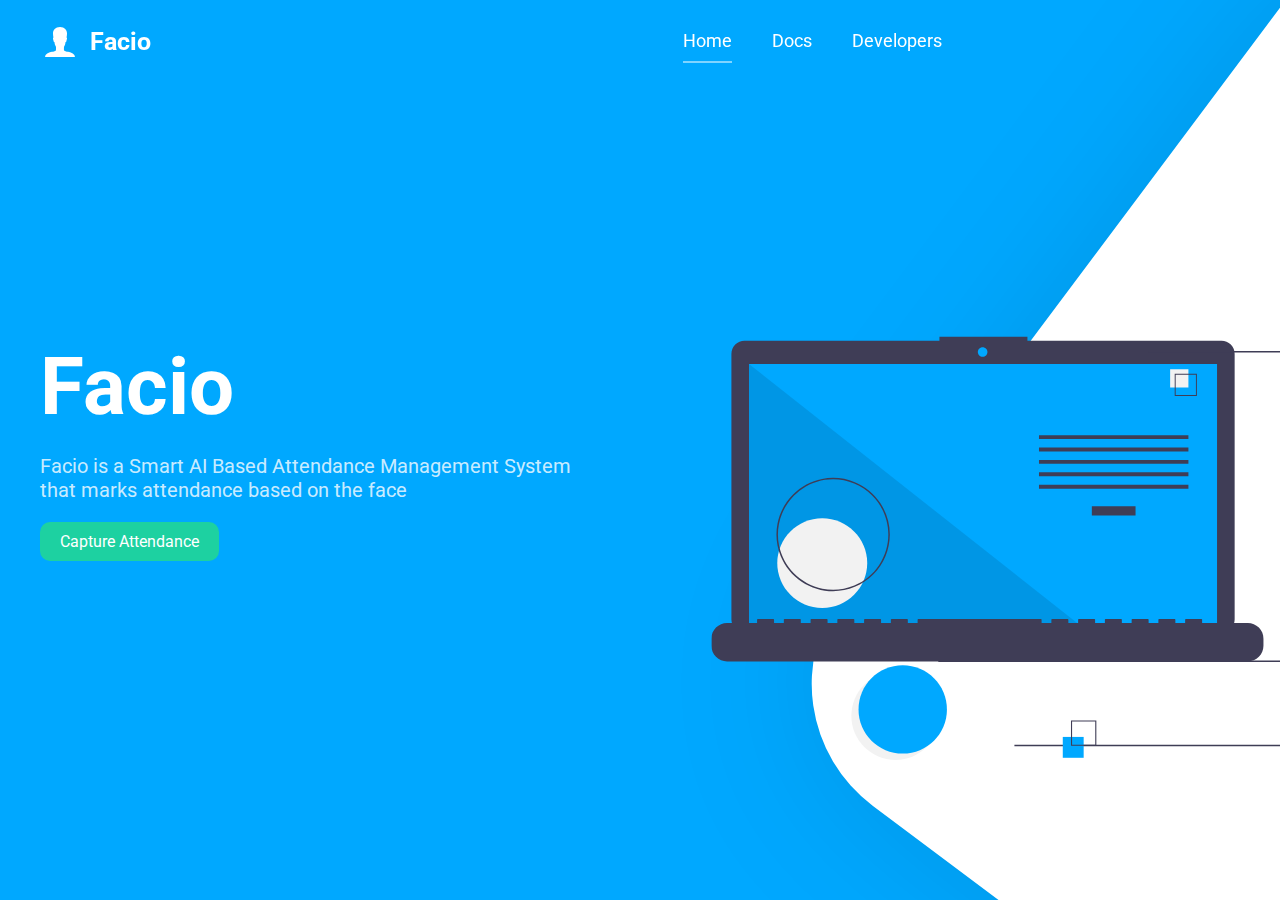
==== index.html @ d3ec6960 "added header" ====
<!DOCTYPE html>
<html lang="en">

<head>
  <meta charset="UTF-8">
  <meta name="viewport" content="width=device-width, initial-scale=1.0">
  <meta http-equiv="X-UA-Compatible" content="ie=edge">
  <link rel="stylesheet" href="./styles/common.css">
  <link rel="stylesheet" href="./styles/index.css">
  <title>Facio</title>
</head>

<body>
  <nav>
    <div class="logo-container">
      <a href="#"><img src="./images/logo.svg" alt="logo"><p>Facio</p>
      </a>
    </div>
    <div class="menu-container">
        <a href="#" class="active">Home</a>
        <a href="#">Docs</a>
        <a href="#">Developers</a>
    </div>
  </nav>
  <header>
    <div>
      <h1>Facio</h1>
      <p>Facio is a Smart AI Based Attendance Management System that marks attendance based on the face</p>
      <a href="/capture-attendance.html" class="button-green">Capture Attendance</a>
    </div>
  </header>
</body>

</html>
---- styles/common.css ----
@import url('https://fonts.googleapis.com/css?family=Roboto:300,400,500,700&display=swap');

body{
  font-family: 'Roboto', sans-serif;
  margin: 0;
  padding: 0;
}
html {
  box-sizing: border-box;
  margin: 0;
  padding: 0;
}
html * {
  box-sizing: border-box;
  margin: 0;
  padding: 0;
}

.button-green {
  display: inline-block;
  text-decoration: none;
  color: #fff;
  padding: 10px 20px;
  background-color: #1DD1A1;
  border-radius: 10px;
  transition: all .3s;
}
.button-green:hover{
  transform: scale(1.1);
}
---- styles/index.css ----
header{
  width: 100%;
  height: 100vh;
  background: url('../svg-backgrounds/hero.svg');
  background-repeat: no-repeat;
  background-position: center;
  background-size: cover;
  padding: 40px;
  display: flex;
  align-items: center;
}

nav{
  display: flex;
  position: fixed;
  top: 20px;
  left: 40px;
  width: 80%;
  justify-items: stretch;
}

nav .logo-container{
  width: 40%;
  display: flex;
  align-items: center;
}
nav .logo-container a{
  text-decoration: none;
  color: #fff;
  display: flex;
  align-items: center;
  font-weight: 700;
  font-size: 25px;
}

nav .logo-container a img{
  width: 40px;
  margin-right: 10px;
}

nav .menu-container{
  width: 50%;
  display: flex;
  list-style-type: none;
  justify-content: flex-end;
}
nav .menu-container a{
padding: 10px 0;
  margin: 0 20px;
  color: #fff;
  text-decoration: none;
  font-size: 18px;
}
nav .menu-container a.active{
  border-bottom: 2px solid rgba(255, 255, 255, 0.50);
}
nav .logo-container a:hover,
nav .menu-container a:hover{
  opacity: .8;
}

header div{
  width: 45%;
}
header div h1,
header div p{
  margin-bottom: 20px;
}
header div h1{
  color: #fff;
  font-size: 80px;
}
header div p{
  color: rgba(255, 255, 255, 0.8);
  font-size: 20px;
}
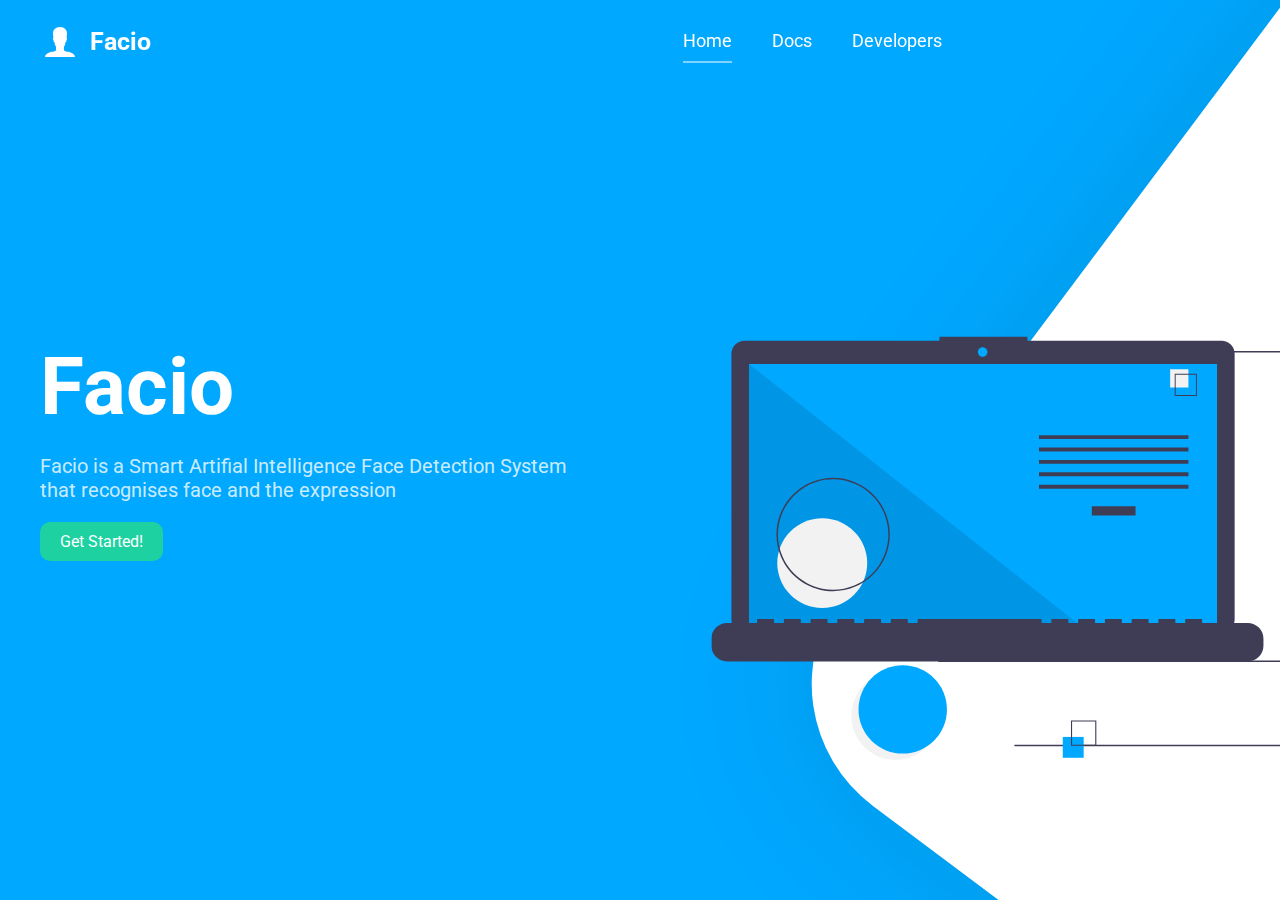
==== commit 7b9b8b61: "changed header" ====
--- a/index.html
+++ b/index.html
@@ -1,34 +1,36 @@
 <!DOCTYPE html>
 <html lang="en">
+  <head>
+    <meta charset="UTF-8" />
+    <meta name="viewport" content="width=device-width, initial-scale=1.0" />
+    <meta http-equiv="X-UA-Compatible" content="ie=edge" />
+    <link rel="stylesheet" href="./styles/common.css" />
+    <link rel="stylesheet" href="./styles/index.css" />
+    <title>Facio</title>
+  </head>
 
-<head>
-  <meta charset="UTF-8">
-  <meta name="viewport" content="width=device-width, initial-scale=1.0">
-  <meta http-equiv="X-UA-Compatible" content="ie=edge">
-  <link rel="stylesheet" href="./styles/common.css">
-  <link rel="stylesheet" href="./styles/index.css">
-  <title>Facio</title>
-</head>
-
-<body>
-  <nav>
-    <div class="logo-container">
-      <a href="#"><img src="./images/logo.svg" alt="logo"><p>Facio</p>
-      </a>
-    </div>
-    <div class="menu-container">
+  <body>
+    <nav>
+      <div class="logo-container">
+        <a href="#"
+          ><img src="./images/logo.svg" alt="logo" />
+          <p>Facio</p>
+        </a>
+      </div>
+      <div class="menu-container">
         <a href="#" class="active">Home</a>
         <a href="#">Docs</a>
         <a href="#">Developers</a>
-    </div>
-  </nav>
-  <header>
-    <div>
-      <h1>Facio</h1>
-      <p>Facio is a Smart AI Based Attendance Management System that marks attendance based on the face</p>
-      <a href="/capture-attendance.html" class="button-green">Capture Attendance</a>
-    </div>
-  </header>
-</body>
-
-</html>+      </div>
+    </nav>
+    <header>
+      <div>
+        <h1>Facio</h1>
+        <p>
+          Facio is a Smart Artifial Intelligence Face Detection System that recognises face and the expression
+        </p>
+        <a href="app.html" class="button-green">Get Started!</a> 
+      </div>
+    </header>
+  </body>
+</html>
--- a/styles/common.css
+++ b/styles/common.css
@@ -1,9 +1,14 @@
-@import url('https://fonts.googleapis.com/css?family=Roboto:300,400,500,700&display=swap');
+@import url("https://fonts.googleapis.com/css?family=Roboto:300,400,500,700&display=swap");
 
-body{
-  font-family: 'Roboto', sans-serif;
+body {
+  font-family: "Roboto", sans-serif;
   margin: 0;
   padding: 0;
+  width: 100vw;
+  height: 100vh;
+  display: flex;
+  justify-content: center;
+  align-items: center;
 }
 html {
   box-sizing: border-box;
@@ -21,10 +26,32 @@
   text-decoration: none;
   color: #fff;
   padding: 10px 20px;
-  background-color: #1DD1A1;
+  background-color: #1dd1a1;
   border-radius: 10px;
-  transition: all .3s;
+  transition: all 0.3s;
 }
-.button-green:hover{
+.button-green:hover {
   transform: scale(1.1);
-}+}
+
+@media only screen and (max-width: 500px) {
+  nav {
+    top: 10px;
+    left: 10px;
+    width: 100%;
+  }
+  header {
+    padding: 10px;
+  }
+  header div {
+    width: 100%;
+  }
+  nav .logo-container a p {
+    display: none;
+  }
+  nav .menu-container a {
+    padding: 10px 0;
+    margin: 0 10px;
+    font-size: 15px;
+  }
+}
--- a/styles/index.css
+++ b/styles/index.css
@@ -1,7 +1,7 @@
-header{
+header {
   width: 100%;
   height: 100vh;
-  background: url('../svg-backgrounds/hero.svg');
+  background: url("../svg-backgrounds/hero.svg");
   background-repeat: no-repeat;
   background-position: center;
   background-size: cover;
@@ -10,7 +10,7 @@
   align-items: center;
 }
 
-nav{
+nav {
   display: flex;
   position: fixed;
   top: 20px;
@@ -19,12 +19,12 @@
   justify-items: stretch;
 }
 
-nav .logo-container{
+nav .logo-container {
   width: 40%;
   display: flex;
   align-items: center;
 }
-nav .logo-container a{
+nav .logo-container a {
   text-decoration: none;
   color: #fff;
   display: flex;
@@ -33,44 +33,44 @@
   font-size: 25px;
 }
 
-nav .logo-container a img{
+nav .logo-container a img {
   width: 40px;
   margin-right: 10px;
 }
 
-nav .menu-container{
+nav .menu-container {
   width: 50%;
   display: flex;
   list-style-type: none;
   justify-content: flex-end;
 }
-nav .menu-container a{
-padding: 10px 0;
+nav .menu-container a {
+  padding: 10px 0;
   margin: 0 20px;
   color: #fff;
   text-decoration: none;
   font-size: 18px;
 }
-nav .menu-container a.active{
-  border-bottom: 2px solid rgba(255, 255, 255, 0.50);
+nav .menu-container a.active {
+  border-bottom: 2px solid rgba(255, 255, 255, 0.5);
 }
 nav .logo-container a:hover,
-nav .menu-container a:hover{
-  opacity: .8;
+nav .menu-container a:hover {
+  opacity: 0.8;
 }
 
-header div{
+header div {
   width: 45%;
 }
 header div h1,
-header div p{
+header div p {
   margin-bottom: 20px;
 }
-header div h1{
+header div h1 {
   color: #fff;
   font-size: 80px;
 }
-header div p{
+header div p {
   color: rgba(255, 255, 255, 0.8);
   font-size: 20px;
-}+}
